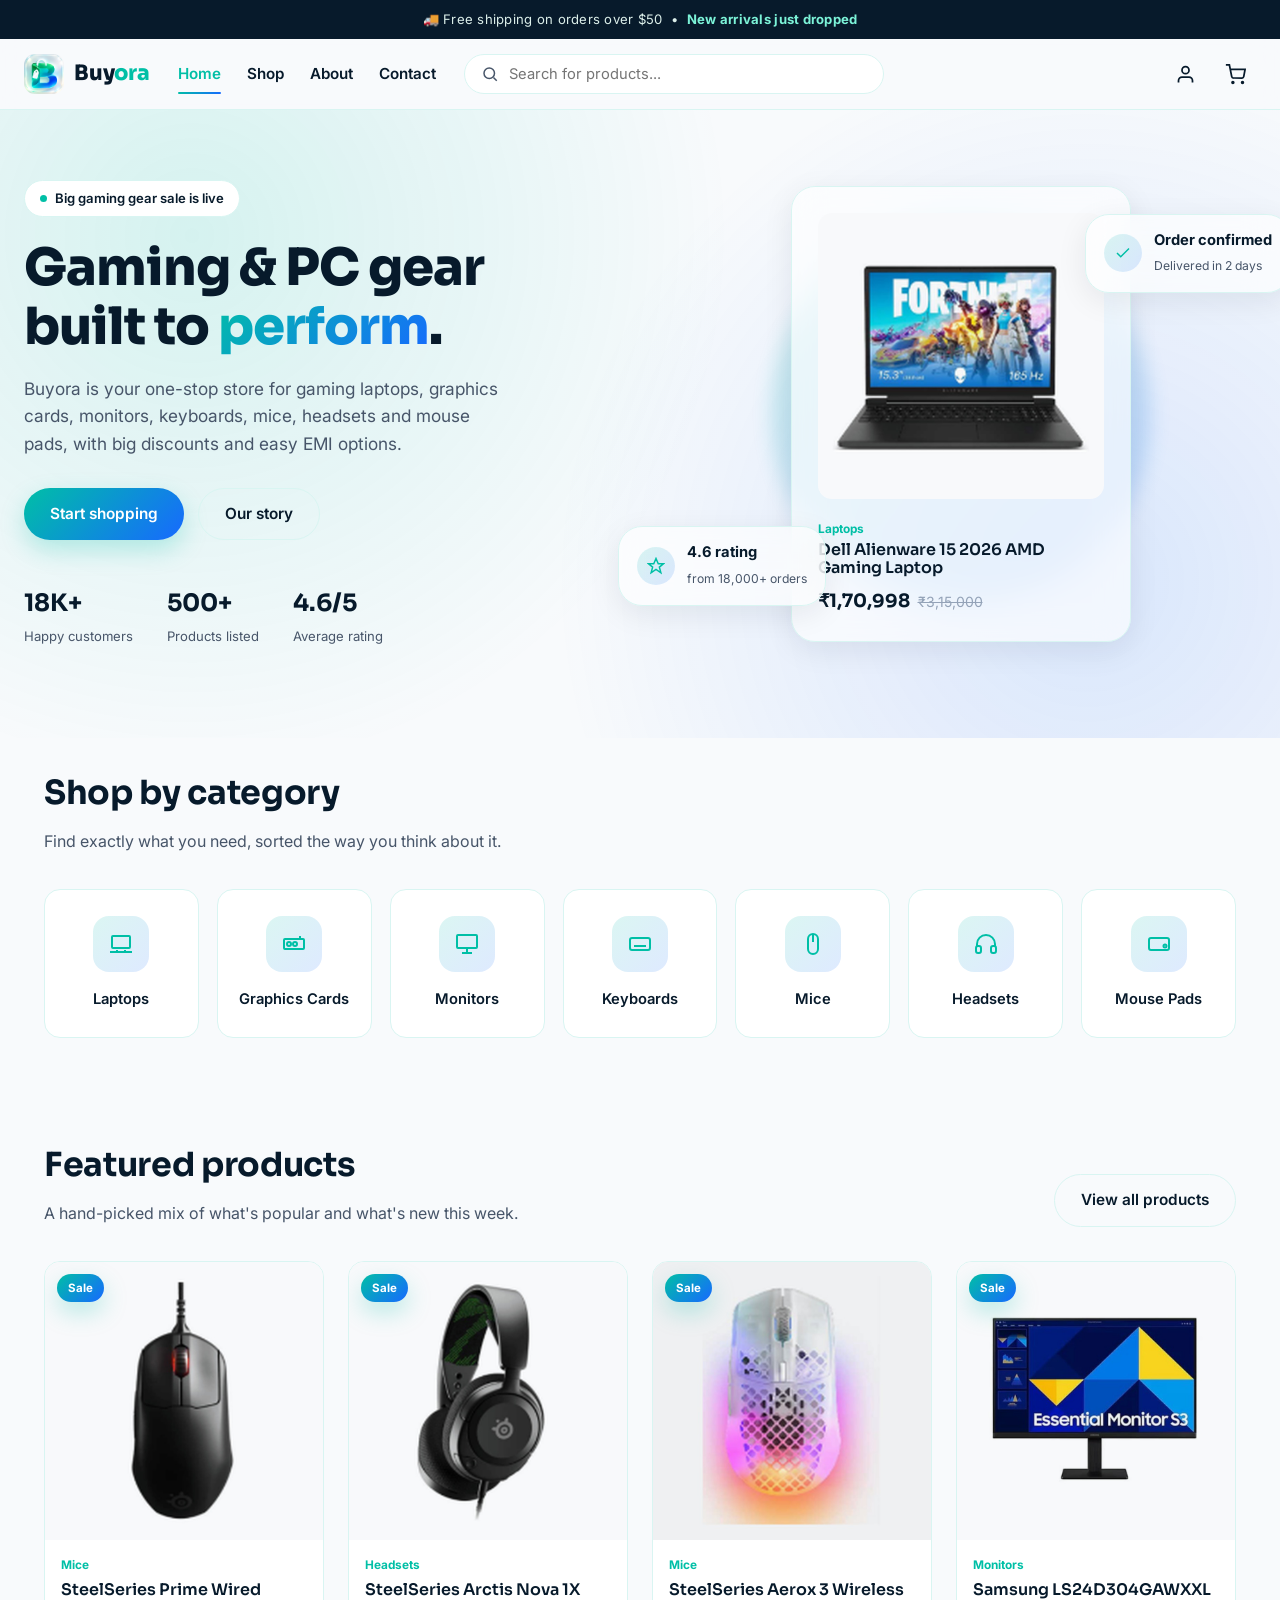
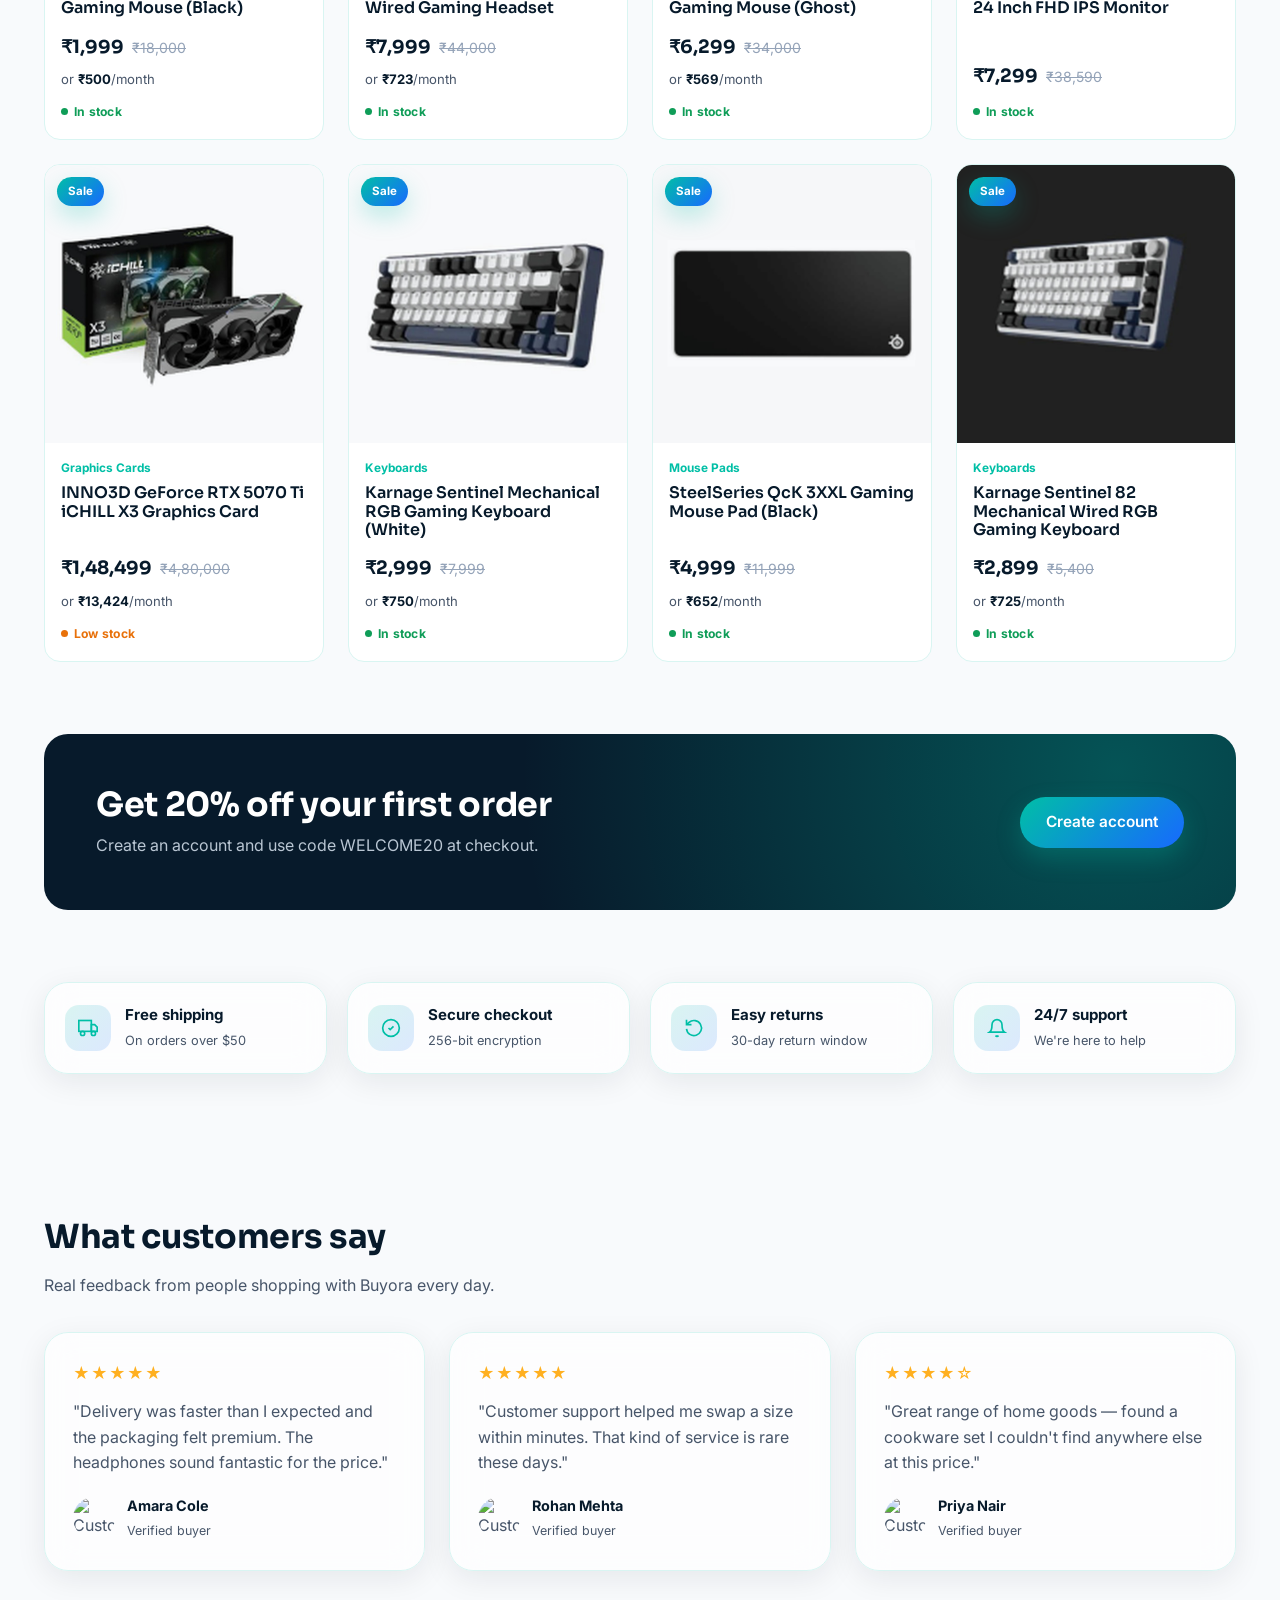
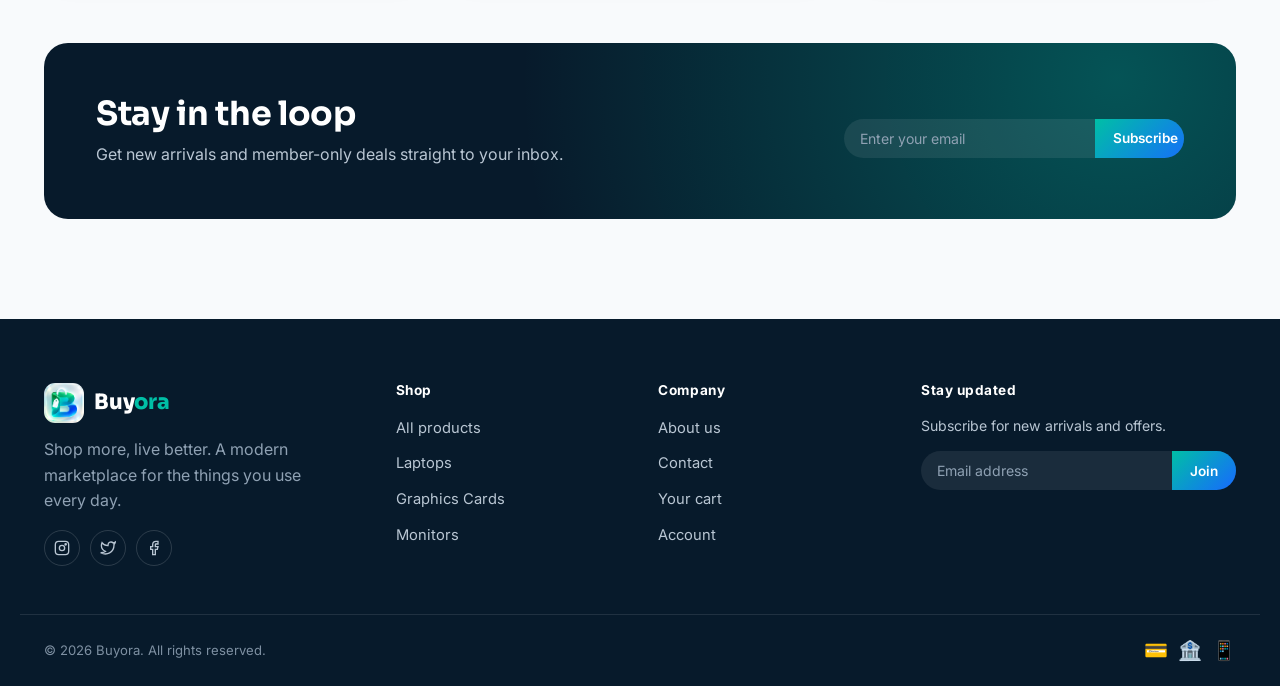
==== frontend/index.html @ e7ed8aff "Add Buyora Flask app with MySQL backend Co-authored-by: Copilot <223556219+Copilot@users.noreply.git" ====
<!DOCTYPE html>
<html lang="en">
<head>
<meta charset="UTF-8">
<meta name="viewport" content="width=device-width, initial-scale=1.0">
<title>Buyora — Computer Products & Parts Store</title>
<meta name="description" content="Buyora is your one-stop store for gaming laptops, graphics cards, monitors, keyboards, mice, headsets and mouse pads at honest prices.">
<link rel="icon" href="assets/favicon.png">
<link rel="stylesheet" href="css/style.css">
<link rel="stylesheet" href="css/mobile-nav.css">
</head>
<body>

<div class="notice-bar">🚚 Free shipping on orders over $50 &nbsp;•&nbsp; <strong>New arrivals just dropped</strong></div>

<!-- ===== Header ===== -->
<header class="site-header">
  <div class="header-inner">
    <a href="index.html" class="brand">
      <img src="assets/icon.png" alt="Buyora logo">
      <span class="brand-word">Buy<span>ora</span></span>
    </a>

    <nav class="main-nav">
      <a href="index.html" class="active">Home</a>
      <a href="shop.html">Shop</a>
      <a href="about.html">About</a>
      <a href="contact.html">Contact</a>
    </nav>

    <form class="header-search" data-search-form>
      <svg width="18" height="18" viewBox="0 0 24 24" fill="none" stroke="currentColor" stroke-width="2"><circle cx="11" cy="11" r="7"/><line x1="21" y1="21" x2="16.65" y2="16.65"/></svg>
      <input type="text" placeholder="Search for products...">
    </form>

    <div class="header-actions">
      <a href="login.html" class="icon-btn" aria-label="Account">
        <svg width="21" height="21" viewBox="0 0 24 24" fill="none" stroke="currentColor" stroke-width="2"><path d="M20 21v-2a4 4 0 0 0-4-4H8a4 4 0 0 0-4 4v2"/><circle cx="12" cy="7" r="4"/></svg>
      </a>
      <a href="cart.html" class="icon-btn" aria-label="Cart">
        <svg width="21" height="21" viewBox="0 0 24 24" fill="none" stroke="currentColor" stroke-width="2"><circle cx="9" cy="21" r="1"/><circle cx="20" cy="21" r="1"/><path d="M1 1h4l2.68 13.39a2 2 0 0 0 2 1.61h9.72a2 2 0 0 0 2-1.61L23 6H6"/></svg>
        <span class="cart-count" data-cart-count>0</span>
      </a>
      <button class="nav-toggle" data-nav-open aria-label="Open menu">
        <svg width="22" height="22" viewBox="0 0 24 24" fill="none" stroke="currentColor" stroke-width="2"><line x1="3" y1="12" x2="21" y2="12"/><line x1="3" y1="6" x2="21" y2="6"/><line x1="3" y1="18" x2="21" y2="18"/></svg>
      </button>
    </div>
  </div>
</header>

<div class="mobile-drawer" data-nav-drawer>
  <div class="mobile-drawer-panel">
    <button class="mobile-drawer-close" data-nav-close aria-label="Close menu">
      <svg width="16" height="16" viewBox="0 0 24 24" fill="none" stroke="currentColor" stroke-width="2"><line x1="18" y1="6" x2="6" y2="18"/><line x1="6" y1="6" x2="18" y2="18"/></svg>
    </button>
    <form class="header-search" data-search-form>
      <svg width="18" height="18" viewBox="0 0 24 24" fill="none" stroke="currentColor" stroke-width="2"><circle cx="11" cy="11" r="7"/><line x1="21" y1="21" x2="16.65" y2="16.65"/></svg>
      <input type="text" placeholder="Search for products...">
    </form>
    <nav>
      <a href="index.html">Home</a>
      <a href="shop.html">Shop</a>
      <a href="about.html">About</a>
      <a href="contact.html">Contact</a>
      <a href="login.html">Account</a>
    </nav>
  </div>
</div>

<!-- ===== Hero ===== -->
<section class="hero">
  <div class="hero-inner">
    <div>
      <span class="hero-eyebrow"><span class="dot"></span> Big gaming gear sale is live</span>
      <h1>Gaming & PC gear<br>built to <span class="grad">perform</span>.</h1>
      <p class="hero-sub">Buyora is your one-stop store for gaming laptops, graphics cards, monitors, keyboards, mice, headsets and mouse pads, with big discounts and easy EMI options.</p>
      <div class="hero-ctas">
        <a href="shop.html" class="btn btn-primary">Start shopping</a>
        <a href="about.html" class="btn btn-outline">Our story</a>
      </div>
      <div class="hero-stats">
        <div class="hero-stat"><b>18K+</b><span>Happy customers</span></div>
        <div class="hero-stat"><b>500+</b><span>Products listed</span></div>
        <div class="hero-stat"><b>4.6/5</b><span>Average rating</span></div>
      </div>
    </div>

    <div class="hero-visual">
      <div class="orb"></div>
      <div class="hero-card-main glass-card">
        <img src="assets/products/p01.jpg" alt="Dell Alienware 15 gaming laptop">
        <span class="product-cat">Laptops</span>
        <h3 class="product-name">Dell Alienware 15 2026 AMD Gaming Laptop</h3>
        <div class="product-price"><span class="price-now">₹1,70,998</span><span class="price-old">₹3,15,000</span></div>
      </div>
      <div class="hero-float-card glass-card hero-float-1">
        <span class="icon-circle"><svg width="18" height="18" viewBox="0 0 24 24" fill="none" stroke="currentColor" stroke-width="2"><path d="M20 6L9 17l-5-5"/></svg></span>
        <div><b>Order confirmed</b><span>Delivered in 2 days</span></div>
      </div>
      <div class="hero-float-card glass-card hero-float-2">
        <span class="icon-circle"><svg width="18" height="18" viewBox="0 0 24 24" fill="none" stroke="currentColor" stroke-width="2"><path d="M12 2l3 7h7l-5.5 4.5L18.5 21 12 16.5 5.5 21l2-7.5L2 9h7z"/></svg></span>
        <div><b>4.6 rating</b><span>from 18,000+ orders</span></div>
      </div>
    </div>
  </div>
</section>

<!-- ===== Categories ===== -->
<section class="section section-tight">
  <div class="container">
    <div class="section-head">
      <div><h2>Shop by category</h2><p>Find exactly what you need, sorted the way you think about it.</p></div>
    </div>
    <div class="category-grid" id="category-grid"></div>
  </div>
</section>

<!-- ===== Featured products ===== -->
<section class="section">
  <div class="container">
    <div class="section-head">
      <div><h2>Featured products</h2><p>A hand-picked mix of what's popular and what's new this week.</p></div>
      <a href="shop.html" class="btn btn-outline">View all products</a>
    </div>
    <div class="product-grid" id="featured-grid"></div>
  </div>
</section>

<!-- ===== Promo banner ===== -->
<section class="container">
  <div class="promo-banner">
    <div>
      <h2>Get 20% off your first order</h2>
      <p>Create an account and use code WELCOME20 at checkout.</p>
    </div>
    <a href="login.html" class="btn btn-primary">Create account</a>
  </div>
</section>

<!-- ===== Trust strip ===== -->
<section class="section">
  <div class="container">
    <div class="trust-strip">
      <div class="trust-item glass-card">
        <span class="icon-circle"><svg width="20" height="20" viewBox="0 0 24 24" fill="none" stroke="currentColor" stroke-width="2"><rect x="1" y="3" width="15" height="13"/><path d="M16 8h4l3 3v5h-7V8z"/><circle cx="5.5" cy="18.5" r="2.5"/><circle cx="18.5" cy="18.5" r="2.5"/></svg></span>
        <div><b>Free shipping</b><span>On orders over $50</span></div>
      </div>
      <div class="trust-item glass-card">
        <span class="icon-circle"><svg width="20" height="20" viewBox="0 0 24 24" fill="none" stroke="currentColor" stroke-width="2"><path d="M9 12l2 2 4-4"/><circle cx="12" cy="12" r="10"/></svg></span>
        <div><b>Secure checkout</b><span>256-bit encryption</span></div>
      </div>
      <div class="trust-item glass-card">
        <span class="icon-circle"><svg width="20" height="20" viewBox="0 0 24 24" fill="none" stroke="currentColor" stroke-width="2"><path d="M3 2v6h6"/><path d="M3 13a9 9 0 1 0 3-7.7L3 8"/></svg></span>
        <div><b>Easy returns</b><span>30-day return window</span></div>
      </div>
      <div class="trust-item glass-card">
        <span class="icon-circle"><svg width="20" height="20" viewBox="0 0 24 24" fill="none" stroke="currentColor" stroke-width="2"><path d="M18 8A6 6 0 0 0 6 8c0 7-3 9-3 9h18s-3-2-3-9"/><path d="M13.73 21a2 2 0 0 1-3.46 0"/></svg></span>
        <div><b>24/7 support</b><span>We're here to help</span></div>
      </div>
    </div>
  </div>
</section>

<!-- ===== Testimonials ===== -->
<section class="section">
  <div class="container">
    <div class="section-head">
      <div><h2>What customers say</h2><p>Real feedback from people shopping with Buyora every day.</p></div>
    </div>
    <div class="testimonial-grid">
      <div class="testimonial-card glass-card">
        <span class="stars">★★★★★</span>
        <p>"Delivery was faster than I expected and the packaging felt premium. The headphones sound fantastic for the price."</p>
        <div class="testimonial-person">
          <img src="https://images.unsplash.com/photo-1494790108377-be9c29b29330?w=100&q=80" alt="Customer">
          <div><b>Amara Cole</b><span>Verified buyer</span></div>
        </div>
      </div>
      <div class="testimonial-card glass-card">
        <span class="stars">★★★★★</span>
        <p>"Customer support helped me swap a size within minutes. That kind of service is rare these days."</p>
        <div class="testimonial-person">
          <img src="https://images.unsplash.com/photo-1500648767791-00dcc994a43e?w=100&q=80" alt="Customer">
          <div><b>Rohan Mehta</b><span>Verified buyer</span></div>
        </div>
      </div>
      <div class="testimonial-card glass-card">
        <span class="stars">★★★★☆</span>
        <p>"Great range of home goods — found a cookware set I couldn't find anywhere else at this price."</p>
        <div class="testimonial-person">
          <img src="https://images.unsplash.com/photo-1544005313-94ddf0286df2?w=100&q=80" alt="Customer">
          <div><b>Priya Nair</b><span>Verified buyer</span></div>
        </div>
      </div>
    </div>
  </div>
</section>

<!-- ===== Newsletter ===== -->
<section class="container">
  <div class="promo-banner">
    <div>
      <h2>Stay in the loop</h2>
      <p>Get new arrivals and member-only deals straight to your inbox.</p>
    </div>
    <form class="newsletter-mini" data-newsletter-form style="max-width:340px;width:100%;">
      <input type="email" placeholder="Enter your email" required>
      <button type="submit">Subscribe</button>
    </form>
  </div>
</section>

<!-- ===== Footer ===== -->
<footer class="site-footer">
  <div class="footer-top">
    <div class="footer-brand">
      <a href="index.html" class="brand"><img src="assets/icon.png" alt="Buyora logo"><span class="brand-word">Buy<span>ora</span></span></a>
      <p>Shop more, live better. A modern marketplace for the things you use every day.</p>
      <div class="footer-social">
        <a href="#" aria-label="Instagram"><svg width="16" height="16" viewBox="0 0 24 24" fill="none" stroke="currentColor" stroke-width="2"><rect x="2" y="2" width="20" height="20" rx="5"/><circle cx="12" cy="12" r="4"/><circle cx="17.5" cy="6.5" r="1"/></svg></a>
        <a href="#" aria-label="Twitter"><svg width="16" height="16" viewBox="0 0 24 24" fill="none" stroke="currentColor" stroke-width="2"><path d="M23 3a10.9 10.9 0 0 1-3.14 1.53 4.48 4.48 0 0 0-7.86 3v1A10.66 10.66 0 0 1 3 4s-4 9 5 13a11.64 11.64 0 0 1-7 2c9 5 20 0 20-11.5a4.5 4.5 0 0 0-.08-.83A7.72 7.72 0 0 0 23 3z"/></svg></a>
        <a href="#" aria-label="Facebook"><svg width="16" height="16" viewBox="0 0 24 24" fill="none" stroke="currentColor" stroke-width="2"><path d="M18 2h-3a5 5 0 0 0-5 5v3H7v4h3v8h4v-8h3l1-4h-4V7a1 1 0 0 1 1-1h3z"/></svg></a>
      </div>
    </div>
    <div class="footer-col">
      <h4>Shop</h4>
      <ul>
        <li><a href="shop.html">All products</a></li>
        <li><a href="shop.html?cat=Laptops">Laptops</a></li>
        <li><a href="shop.html?cat=Graphics Cards">Graphics Cards</a></li>
        <li><a href="shop.html?cat=Monitors">Monitors</a></li>
      </ul>
    </div>
    <div class="footer-col">
      <h4>Company</h4>
      <ul>
        <li><a href="about.html">About us</a></li>
        <li><a href="contact.html">Contact</a></li>
        <li><a href="cart.html">Your cart</a></li>
        <li><a href="login.html">Account</a></li>
      </ul>
    </div>
    <div class="footer-col">
      <h4>Stay updated</h4>
      <p style="font-size:.88rem;">Subscribe for new arrivals and offers.</p>
      <form class="newsletter-mini" data-newsletter-form>
        <input type="email" placeholder="Email address" required>
        <button type="submit">Join</button>
      </form>
    </div>
  </div>
  <div class="footer-bottom">
    <span>© 2026 Buyora. All rights reserved.</span>
    <span class="payment-icons">💳 &nbsp;🏦 &nbsp;📱</span>
  </div>
</footer>

<script src="js/products.js"></script>
<script src="js/config.js"></script>
<script src="js/api.js"></script>
<script src="js/cart.js"></script>
<script src="js/main.js"></script>
<script>
  // Category icons (inline, keyed to CATEGORIES in products.js)
  const CATEGORY_ICONS = {
    laptop: '<svg width="24" height="24" viewBox="0 0 24 24" fill="none" stroke="currentColor" stroke-width="2"><rect x="3" y="4" width="18" height="12" rx="1"/><line x1="1" y1="20" x2="23" y2="20"/><line x1="8" y1="20" x2="8" y2="18"/><line x1="16" y1="20" x2="16" y2="18"/></svg>',
    gpu: '<svg width="24" height="24" viewBox="0 0 24 24" fill="none" stroke="currentColor" stroke-width="2"><rect x="2" y="7" width="20" height="10" rx="1"/><circle cx="7" cy="12" r="2"/><circle cx="13" cy="12" r="2"/><line x1="18" y1="7" x2="18" y2="4"/></svg>',
    monitor: '<svg width="24" height="24" viewBox="0 0 24 24" fill="none" stroke="currentColor" stroke-width="2"><rect x="2" y="3" width="20" height="13" rx="1"/><line x1="12" y1="16" x2="12" y2="20"/><line x1="7" y1="21" x2="17" y2="21"/></svg>',
    keyboard: '<svg width="24" height="24" viewBox="0 0 24 24" fill="none" stroke="currentColor" stroke-width="2"><rect x="2" y="6" width="20" height="12" rx="2"/><line x1="6" y1="10" x2="6" y2="10"/><line x1="10" y1="10" x2="10" y2="10"/><line x1="14" y1="10" x2="14" y2="10"/><line x1="18" y1="10" x2="18" y2="10"/><line x1="6" y1="14" x2="18" y2="14"/></svg>',
    mouse: '<svg width="24" height="24" viewBox="0 0 24 24" fill="none" stroke="currentColor" stroke-width="2"><rect x="7" y="2" width="10" height="20" rx="5"/><line x1="12" y1="2" x2="12" y2="10"/></svg>',
    headset: '<svg width="24" height="24" viewBox="0 0 24 24" fill="none" stroke="currentColor" stroke-width="2"><path d="M3 14v-2a9 9 0 0 1 18 0v2"/><rect x="2" y="14" width="5" height="7" rx="2"/><rect x="17" y="14" width="5" height="7" rx="2"/></svg>',
    mousepad: '<svg width="24" height="24" viewBox="0 0 24 24" fill="none" stroke="currentColor" stroke-width="2"><rect x="2" y="6" width="20" height="12" rx="2"/><circle cx="18" cy="14" r="1.5"/></svg>'
  };
  document.getElementById("category-grid").innerHTML = CATEGORIES.map(c => `
    <a class="category-card" href="shop.html?cat=${encodeURIComponent(c.name)}">
      <div class="category-icon">${CATEGORY_ICONS[c.icon] || ""}</div>
      <span>${c.name}</span>
    </a>`).join("");

  // Featured products = biggest discounts first (8) (live backend data if available, else demo catalog)
  (async () => {
    await tryLoadLiveProducts();
    const pct = p => p.oldPrice ? (p.oldPrice - p.price) / p.oldPrice : 0;
    const featured = [...PRODUCTS].sort((a,b) => pct(b) - pct(a)).slice(0,8);
    renderProductGrid(document.getElementById("featured-grid"), featured);
  })();
</script>
</body>
</html>
---- frontend/css/style.css ----
/* ============================================================
   BUYORA — Core Stylesheet
   Design tokens follow the brand's glass + gradient identity.
   ============================================================ */

@import url('https://fonts.googleapis.com/css2?family=Sora:wght@400;500;600;700;800&family=Inter:wght@400;500;600;700&display=swap');

:root{
  /* Brand palette */
  --bg-main:#F8FAFC;
  --navy:#071A2B;
  --teal:#00BFA6;
  --blue:#1769FF;
  --slate:#475569;
  --glass:rgba(255,255,255,.65);
  --border-cyan:#D9F5F2;

  /* Derived */
  --teal-blue-grad: linear-gradient(135deg, var(--teal) 0%, var(--blue) 100%);
  --teal-blue-grad-soft: linear-gradient(135deg, rgba(0,191,166,.14) 0%, rgba(23,105,255,.14) 100%);
  --shadow-glass: 0 8px 30px rgba(7,26,43,.08);
  --shadow-glass-lg: 0 20px 60px rgba(7,26,43,.12);
  --shadow-teal: 0 10px 24px rgba(0,191,166,.25);
  --radius-s: 10px;
  --radius-m: 16px;
  --radius-l: 24px;
  --radius-full: 999px;

  --font-head: 'Sora', 'Segoe UI', sans-serif;
  --font-body: 'Inter', 'Segoe UI', sans-serif;
}

*,*::before,*::after{ box-sizing:border-box; }
html{ scroll-behavior:smooth; }
body{
  margin:0;
  background:var(--bg-main);
  color:var(--slate);
  font-family:var(--font-body);
  font-size:16px;
  line-height:1.6;
  -webkit-font-smoothing:antialiased;
}
img{ max-width:100%; display:block; }
a{ color:inherit; text-decoration:none; }
ul{ list-style:none; margin:0; padding:0; }
button{ font-family:inherit; cursor:pointer; }
input,select,textarea{ font-family:inherit; font-size:1rem; }

h1,h2,h3,h4{
  font-family:var(--font-head);
  color:var(--navy);
  margin:0 0 .5em;
  line-height:1.15;
  font-weight:700;
}
h1{ font-size:clamp(2.1rem, 4vw, 3.4rem); font-weight:800; letter-spacing:-.02em; }
h2{ font-size:clamp(1.6rem, 2.6vw, 2.3rem); letter-spacing:-.01em; }
h3{ font-size:1.25rem; }
p{ margin:0 0 1em; }

:focus-visible{
  outline:2px solid var(--blue);
  outline-offset:2px;
  border-radius:4px;
}

.container{
  width:100%;
  max-width:1240px;
  margin:0 auto;
  padding:0 24px;
}

/* ---------- Buttons ---------- */
.btn{
  display:inline-flex;
  align-items:center;
  justify-content:center;
  gap:8px;
  padding:13px 26px;
  border-radius:var(--radius-full);
  border:none;
  font-weight:600;
  font-size:.96rem;
  transition:transform .18s ease, box-shadow .18s ease, background .18s ease;
  white-space:nowrap;
}
.btn-primary{
  background:var(--teal-blue-grad);
  color:#fff;
  box-shadow:var(--shadow-teal);
}
.btn-primary:hover{ transform:translateY(-2px); box-shadow:0 14px 30px rgba(0,191,166,.32); }
.btn-outline{
  background:transparent;
  color:var(--navy);
  border:1.5px solid var(--border-cyan);
}
.btn-outline:hover{ border-color:var(--teal); color:var(--teal); }
.btn-dark{
  background:var(--navy);
  color:#fff;
}
.btn-dark:hover{ background:#0d2740; }
.btn-block{ width:100%; }
.btn-sm{ padding:9px 18px; font-size:.86rem; }
.btn[disabled]{ opacity:.5; cursor:not-allowed; transform:none !important; }

/* ---------- Top notice bar ---------- */
.notice-bar{
  background:var(--navy);
  color:#DCEFEA;
  text-align:center;
  font-size:.82rem;
  padding:9px 16px;
  letter-spacing:.02em;
}
.notice-bar strong{ color:#7CF3D8; }

/* ---------- Header ---------- */
.site-header{
  position:sticky;
  top:0;
  z-index:100;
  background:rgba(248,250,252,.85);
  backdrop-filter:blur(14px);
  -webkit-backdrop-filter:blur(14px);
  border-bottom:1px solid var(--border-cyan);
}
.header-inner{
  display:flex;
  align-items:center;
  gap:28px;
  padding:14px 24px;
}
.brand{
  display:flex;
  align-items:center;
  gap:10px;
  flex-shrink:0;
}
.brand img{ width:40px; height:40px; border-radius:11px; }
.brand-word{
  font-family:var(--font-head);
  font-weight:800;
  font-size:1.32rem;
  color:var(--navy);
  letter-spacing:-.01em;
}
.brand-word span{ color:var(--teal); }

.main-nav{ display:flex; align-items:center; gap:26px; }
.main-nav a{
  font-size:.95rem;
  font-weight:600;
  color:var(--navy);
  position:relative;
  padding:6px 0;
}
.main-nav a.active,
.main-nav a:hover{ color:var(--teal); }
.main-nav a.active::after{
  content:"";
  position:absolute;
  left:0; right:0; bottom:-2px;
  height:2px;
  background:var(--teal-blue-grad);
  border-radius:2px;
}

.header-search{
  flex:1;
  max-width:420px;
  display:flex;
  align-items:center;
  gap:8px;
  background:#fff;
  border:1.5px solid var(--border-cyan);
  border-radius:var(--radius-full);
  padding:9px 16px;
  transition:border-color .15s ease;
}
.header-search:focus-within{ border-color:var(--teal); }
.header-search input{
  border:none;
  outline:none;
  width:100%;
  background:transparent;
  color:var(--navy);
  font-size:.92rem;
}
.header-search svg{ flex-shrink:0; color:var(--slate); }

.header-actions{ display:flex; align-items:center; gap:8px; margin-left:auto; }
.icon-btn{
  position:relative;
  width:42px; height:42px;
  display:flex; align-items:center; justify-content:center;
  border-radius:50%;
  color:var(--navy);
  background:transparent;
  border:none;
  transition:background .15s ease;
}
.icon-btn:hover{ background:var(--teal-blue-grad-soft); }
.cart-count{
  position:absolute;
  top:2px; right:2px;
  background:var(--teal-blue-grad);
  color:#fff;
  font-size:.64rem;
  font-weight:700;
  min-width:17px; height:17px;
  border-radius:50%;
  display:flex; align-items:center; justify-content:center;
  padding:0 3px;
  box-shadow:0 0 0 2px var(--bg-main);
}
.nav-toggle{ display:none; }

/* ---------- Footer ---------- */
.site-footer{
  background:var(--navy);
  color:#B9C6D3;
  margin-top:100px;
}
.footer-top{
  display:grid;
  grid-template-columns:1.4fr 1fr 1fr 1.2fr;
  gap:40px;
  padding:64px 24px 48px;
  max-width:1240px;
  margin:0 auto;
}
.footer-brand .brand-word{ color:#fff; }
.footer-brand p{ color:#8FA1B3; max-width:280px; margin-top:14px; }
.footer-col h4{
  color:#fff;
  font-size:.85rem;
  letter-spacing:.04em;
  margin-bottom:16px;
  font-family:var(--font-body);
  font-weight:700;
}
.footer-col ul li{ margin-bottom:10px; }
.footer-col a{ color:#B9C6D3; font-size:.92rem; }
.footer-col a:hover{ color:var(--teal); }
.footer-social{ display:flex; gap:10px; margin-top:16px; }
.footer-social a{
  width:36px; height:36px;
  border:1px solid rgba(255,255,255,.15);
  border-radius:50%;
  display:flex; align-items:center; justify-content:center;
}
.footer-social a:hover{ border-color:var(--teal); }
.newsletter-mini{ display:flex; margin-top:14px; border-radius:var(--radius-full); overflow:hidden; background:rgba(255,255,255,.08); }
.newsletter-mini input{ flex:1; background:transparent; border:none; padding:11px 16px; color:#fff; outline:none; font-size:.88rem; }
.newsletter-mini input::placeholder{ color:#8FA1B3; }
.newsletter-mini button{ border:none; padding:0 18px; background:var(--teal-blue-grad); color:#fff; font-weight:600; font-size:.85rem; }
.footer-bottom{
  border-top:1px solid rgba(255,255,255,.1);
  padding:20px 24px;
  display:flex; justify-content:space-between; align-items:center; flex-wrap:wrap; gap:10px;
  max-width:1240px; margin:0 auto;
  font-size:.82rem;
  color:#7E90A2;
}
.footer-bottom a{ color:#7E90A2; }
.payment-icons{ display:flex; gap:8px; font-size:1.2rem; }

/* ---------- Glass card ---------- */
.glass-card{
  background:var(--glass);
  backdrop-filter:blur(16px);
  -webkit-backdrop-filter:blur(16px);
  border:1px solid var(--border-cyan);
  border-radius:var(--radius-l);
  box-shadow:var(--shadow-glass);
}

/* ---------- Badges / chips ---------- */
.chip{
  display:inline-flex;
  align-items:center;
  gap:6px;
  font-size:.78rem;
  font-weight:600;
  padding:5px 12px;
  border-radius:var(--radius-full);
  background:var(--teal-blue-grad-soft);
  color:var(--navy);
}
.badge-sale{
  position:absolute; top:12px; left:12px;
  background:var(--teal-blue-grad);
  color:#fff;
  font-size:.72rem;
  font-weight:700;
  padding:5px 11px;
  border-radius:var(--radius-full);
  box-shadow:var(--shadow-teal);
  z-index:2;
}
.badge-new{
  position:absolute; top:12px; left:12px;
  background:var(--navy);
  color:#fff;
  font-size:.72rem;
  font-weight:700;
  padding:5px 11px;
  border-radius:var(--radius-full);
  z-index:2;
}

/* ---------- Breadcrumb ---------- */
.breadcrumb{
  font-size:.86rem;
  color:var(--slate);
  padding:20px 0 6px;
}
.breadcrumb a:hover{ color:var(--teal); }
.breadcrumb .sep{ margin:0 6px; color:#B9CBC7; }
.breadcrumb .current{ color:var(--navy); font-weight:600; }

/* ---------- Section spacing ---------- */
.section{ padding:72px 0; }
.section-head{
  display:flex;
  align-items:flex-end;
  justify-content:space-between;
  gap:20px;
  margin-bottom:34px;
  flex-wrap:wrap;
}
.section-head p{ color:var(--slate); max-width:520px; margin:8px 0 0; }
.section-tight{ padding:36px 0; }

/* ---------- Product grid & card ---------- */
.product-grid{
  display:grid;
  grid-template-columns:repeat(4, 1fr);
  gap:24px;
}
.product-card{
  position:relative;
  background:#fff;
  border:1px solid var(--border-cyan);
  border-radius:var(--radius-m);
  overflow:hidden;
  transition:transform .22s ease, box-shadow .22s ease;
  display:flex;
  flex-direction:column;
}
.product-card:hover{
  transform:translateY(-5px);
  box-shadow:var(--shadow-glass-lg);
}
.product-media{
  position:relative;
  aspect-ratio:1/1;
  background:linear-gradient(135deg,#EAFBF7,#EAF1FF);
  display:flex;
  align-items:center;
  justify-content:center;
  overflow:hidden;
}
.product-media img{ width:100%; height:100%; object-fit:cover; transition:transform .35s ease; }
.product-card:hover .product-media img{ transform:scale(1.06); }
.quick-add{
  position:absolute;
  bottom:10px; left:10px; right:10px;
  opacity:0; transform:translateY(8px);
  transition:opacity .2s ease, transform .2s ease;
}
.product-card:hover .quick-add{ opacity:1; transform:translateY(0); }
.product-body{ padding:16px 16px 18px; display:flex; flex-direction:column; gap:6px; flex:1; }
.product-cat{ font-size:.74rem; color:var(--teal); font-weight:700; }
.product-name{ font-family:var(--font-head); font-weight:600; font-size:1rem; color:var(--navy); }
.product-name a:hover{ color:var(--teal); }
.product-rating{ display:flex; align-items:center; gap:5px; font-size:.8rem; color:var(--slate); }
.stars{ color:#FFB020; letter-spacing:1px; }
.product-price{ margin-top:auto; display:flex; align-items:baseline; gap:8px; }
.price-now{ font-family:var(--font-head); font-weight:700; font-size:1.15rem; color:var(--navy); }
.price-old{ text-decoration:line-through; color:#94A3B8; font-size:.88rem; }

/* ---------- Category card ---------- */
.category-grid{ display:grid; grid-template-columns:repeat(auto-fit,minmax(150px,1fr)); gap:18px; }
.category-card{
  padding:26px 18px;
  text-align:center;
  border-radius:var(--radius-m);
  background:#fff;
  border:1px solid var(--border-cyan);
  transition:transform .2s ease, box-shadow .2s ease, border-color .2s ease;
}
.category-card:hover{ transform:translateY(-4px); box-shadow:var(--shadow-glass); border-color:var(--teal); }
.category-icon{
  width:56px; height:56px;
  margin:0 auto 14px;
  border-radius:16px;
  background:var(--teal-blue-grad-soft);
  display:flex; align-items:center; justify-content:center;
  color:var(--teal);
}
.category-card span{ font-weight:600; color:var(--navy); font-size:.92rem; }

/* ---------- Hero ---------- */
.hero{
  position:relative;
  overflow:hidden;
  padding:70px 24px 90px;
  background:
    radial-gradient(circle at 15% 20%, rgba(0,191,166,.14), transparent 45%),
    radial-gradient(circle at 85% 75%, rgba(23,105,255,.14), transparent 45%),
    var(--bg-main);
}
.hero-inner{
  max-width:1240px;
  margin:0 auto;
  display:grid;
  grid-template-columns:1fr 1fr;
  gap:50px;
  align-items:center;
}
.hero-eyebrow{
  display:inline-flex;
  align-items:center;
  gap:8px;
  background:#fff;
  border:1px solid var(--border-cyan);
  padding:7px 15px;
  border-radius:var(--radius-full);
  font-size:.82rem;
  font-weight:600;
  color:var(--navy);
  margin-bottom:22px;
}
.hero-eyebrow .dot{ width:7px; height:7px; border-radius:50%; background:var(--teal); }
.hero h1{ margin-bottom:18px; }
.hero h1 .grad{
  background:var(--teal-blue-grad);
  -webkit-background-clip:text;
  background-clip:text;
  color:transparent;
}
.hero-sub{ font-size:1.08rem; max-width:480px; margin-bottom:30px; }
.hero-ctas{ display:flex; gap:14px; flex-wrap:wrap; }
.hero-stats{ display:flex; gap:34px; margin-top:44px; }
.hero-stat b{ display:block; font-family:var(--font-head); font-size:1.5rem; color:var(--navy); }
.hero-stat span{ font-size:.82rem; color:var(--slate); }

.hero-visual{ position:relative; display:flex; align-items:center; justify-content:center; }
.hero-visual .orb{
  position:absolute;
  width:380px; height:380px;
  border-radius:50%;
  background:var(--teal-blue-grad);
  opacity:.18;
  filter:blur(10px);
}
.hero-card-main{
  position:relative;
  width:340px;
  padding:26px;
  z-index:2;
}
.hero-card-main img{ border-radius:14px; margin-bottom:16px; }
.hero-float-card{
  position:absolute;
  padding:14px 18px;
  display:flex; align-items:center; gap:12px;
  z-index:3;
}
.hero-float-1{ top:6%; right:-6%; }
.hero-float-2{ bottom:8%; left:-8%; }
.hero-float-card .icon-circle{
  width:38px; height:38px; border-radius:50%;
  background:var(--teal-blue-grad-soft);
  display:flex; align-items:center; justify-content:center;
  color:var(--teal);
  flex-shrink:0;
}
.hero-float-card b{ display:block; color:var(--navy); font-size:.92rem; }
.hero-float-card span{ font-size:.76rem; color:var(--slate); }

/* ---------- Promo banner ---------- */
.promo-banner{
  border-radius:var(--radius-l);
  background:var(--navy);
  color:#fff;
  padding:52px;
  display:flex;
  align-items:center;
  justify-content:space-between;
  gap:30px;
  flex-wrap:wrap;
  position:relative;
  overflow:hidden;
}
.promo-banner::before{
  content:"";
  position:absolute; inset:0;
  background:radial-gradient(circle at 90% 20%, rgba(0,191,166,.35), transparent 55%);
}
.promo-banner > *{ position:relative; z-index:1; }
.promo-banner h2{ color:#fff; margin-bottom:8px; }
.promo-banner p{ color:#B9C6D3; margin:0; }

/* ---------- Testimonials ---------- */
.testimonial-grid{ display:grid; grid-template-columns:repeat(3,1fr); gap:24px; }
.testimonial-card{ padding:28px; }
.testimonial-card .stars{ margin-bottom:12px; display:block; }
.testimonial-person{ display:flex; align-items:center; gap:12px; margin-top:18px; }
.testimonial-person img{ width:42px; height:42px; border-radius:50%; object-fit:cover; }
.testimonial-person b{ display:block; color:var(--navy); font-size:.9rem; }
.testimonial-person span{ font-size:.78rem; color:var(--slate); }

/* ---------- Trust strip ---------- */
.trust-strip{ display:grid; grid-template-columns:repeat(4,1fr); gap:20px; }
.trust-item{ display:flex; align-items:center; gap:14px; padding:20px; }
.trust-item .icon-circle{
  width:46px; height:46px; border-radius:14px;
  background:var(--teal-blue-grad-soft);
  display:flex; align-items:center; justify-content:center;
  color:var(--teal); flex-shrink:0;
}
.trust-item b{ display:block; color:var(--navy); font-size:.94rem; }
.trust-item span{ font-size:.8rem; color:var(--slate); }

/* ---------- Shop layout ---------- */
.shop-layout{ display:grid; grid-template-columns:260px 1fr; gap:32px; align-items:start; }
.filter-panel{ padding:24px; position:sticky; top:96px; }
.filter-group{ margin-bottom:26px; }
.filter-group:last-child{ margin-bottom:0; }
.filter-group h4{ font-size:.88rem; color:var(--navy); margin-bottom:12px; font-family:var(--font-body); font-weight:700; }
.filter-option{ display:flex; align-items:center; gap:9px; margin-bottom:10px; font-size:.9rem; color:var(--slate); cursor:pointer; }
.filter-option input{ accent-color:var(--teal); width:16px; height:16px; }
.price-range{ width:100%; accent-color:var(--teal); }
.range-values{ display:flex; justify-content:space-between; font-size:.8rem; color:var(--slate); margin-top:6px; }

.shop-toolbar{
  display:flex; align-items:center; justify-content:space-between;
  margin-bottom:22px; flex-wrap:wrap; gap:12px;
}
.result-count{ font-size:.9rem; color:var(--slate); }
.sort-select{
  padding:9px 14px;
  border-radius:var(--radius-s);
  border:1.5px solid var(--border-cyan);
  background:#fff;
  color:var(--navy);
  font-weight:600;
  font-size:.88rem;
}

/* ---------- Product detail ---------- */
.product-detail{ display:grid; grid-template-columns:1fr 1fr; gap:56px; }
.pd-gallery-main{
  aspect-ratio:1/1;
  border-radius:var(--radius-l);
  overflow:hidden;
  background:linear-gradient(135deg,#EAFBF7,#EAF1FF);
  margin-bottom:14px;
}
.pd-gallery-main img{ width:100%; height:100%; object-fit:cover; }
.pd-thumbs{ display:flex; gap:12px; }
.pd-thumbs button{
  width:74px; height:74px;
  border-radius:12px;
  overflow:hidden;
  border:2px solid transparent;
  padding:0;
  background:#fff;
}
.pd-thumbs button.active{ border-color:var(--teal); }
.pd-thumbs img{ width:100%; height:100%; object-fit:cover; }

.pd-cat{ color:var(--teal); font-weight:700; font-size:.82rem; margin-bottom:6px; display:block; }
.pd-title{ margin-bottom:10px; }
.pd-meta{ display:flex; align-items:center; gap:14px; margin-bottom:18px; font-size:.9rem; }
.pd-meta .stock{ color:var(--teal); font-weight:600; }
.pd-price-row{ display:flex; align-items:baseline; gap:12px; margin-bottom:20px; }
.pd-price-row .price-now{ font-size:1.9rem; }
.pd-desc{ margin-bottom:24px; }
.pd-options{ margin-bottom:24px; }
.option-row{ margin-bottom:16px; }
.option-row label{ display:block; font-size:.86rem; font-weight:700; color:var(--navy); margin-bottom:9px; }
.swatches{ display:flex; gap:10px; }
.swatch{
  width:34px; height:34px; border-radius:50%;
  border:2px solid #fff;
  outline:1.5px solid var(--border-cyan);
  cursor:pointer;
}
.swatch.active{ outline:2px solid var(--teal); outline-offset:2px; }
.size-pill{
  padding:8px 16px; border-radius:var(--radius-s);
  border:1.5px solid var(--border-cyan);
  background:#fff; font-weight:600; font-size:.86rem; color:var(--navy);
}
.size-pill.active{ border-color:var(--teal); background:var(--teal-blue-grad-soft); color:var(--teal); }
.size-pill-row{ display:flex; gap:10px; flex-wrap:wrap; }

.qty-stepper{
  display:inline-flex; align-items:center;
  border:1.5px solid var(--border-cyan);
  border-radius:var(--radius-full);
  overflow:hidden;
}
.qty-stepper button{
  width:38px; height:42px;
  border:none; background:#fff; color:var(--navy);
  font-size:1.1rem; font-weight:700;
}
.qty-stepper button:hover{ background:var(--teal-blue-grad-soft); }
.qty-stepper input{
  width:44px; text-align:center; border:none; outline:none;
  height:42px; color:var(--navy); font-weight:700;
}
.pd-actions{ display:flex; gap:14px; margin-bottom:26px; }
.pd-actions .btn-primary{ flex:1; }
.pd-features{ display:flex; flex-direction:column; gap:10px; padding-top:20px; border-top:1px solid var(--border-cyan); }
.pd-feature{ display:flex; align-items:center; gap:10px; font-size:.88rem; color:var(--slate); }
.pd-feature svg{ color:var(--teal); flex-shrink:0; }

.pd-tabs{ margin-top:70px; }
.tab-headers{ display:flex; gap:8px; border-bottom:1px solid var(--border-cyan); margin-bottom:26px; }
.tab-headers button{
  background:none; border:none; padding:14px 22px;
  font-weight:700; color:var(--slate); font-size:.94rem;
  border-bottom:2px solid transparent; margin-bottom:-1px;
}
.tab-headers button.active{ color:var(--navy); border-color:var(--teal); }
.tab-panel{ display:none; }
.tab-panel.active{ display:block; }

.review-item{ padding:22px 0; border-bottom:1px solid var(--border-cyan); }
.review-head{ display:flex; align-items:center; justify-content:between; gap:12px; margin-bottom:8px; }
.review-head b{ color:var(--navy); }
.review-date{ font-size:.78rem; color:#94A3B8; margin-left:auto; }

/* ---------- Cart page ---------- */
.cart-layout{ display:grid; grid-template-columns:1.6fr 1fr; gap:32px; align-items:start; }
.cart-table{ width:100%; border-collapse:collapse; }
.cart-table th{ text-align:left; font-size:.78rem; text-transform:uppercase; letter-spacing:.04em; color:var(--slate); padding-bottom:14px; border-bottom:1px solid var(--border-cyan); }
.cart-table td{ padding:20px 0; border-bottom:1px solid var(--border-cyan); vertical-align:middle; }
.cart-item-info{ display:flex; align-items:center; gap:16px; }
.cart-item-info img{ width:76px; height:76px; border-radius:12px; object-fit:cover; background:#EAF1FF; }
.cart-item-info b{ color:var(--navy); font-size:.94rem; display:block; margin-bottom:4px; }
.cart-item-info span{ font-size:.8rem; color:var(--slate); }
.remove-link{ font-size:.82rem; color:#EF4444; font-weight:600; margin-top:6px; display:inline-block; }
.summary-row{ display:flex; justify-content:space-between; padding:10px 0; font-size:.94rem; color:var(--slate); }
.summary-row.total{ border-top:1px solid var(--border-cyan); margin-top:8px; padding-top:16px; font-weight:700; color:var(--navy); font-size:1.1rem; }
.coupon-row{ display:flex; gap:10px; margin:18px 0; }
.coupon-row input{ flex:1; padding:11px 14px; border-radius:var(--radius-s); border:1.5px solid var(--border-cyan); }
.empty-state{ text-align:center; padding:80px 20px; }
.empty-state .icon-circle{ width:80px; height:80px; border-radius:50%; background:var(--teal-blue-grad-soft); display:flex; align-items:center; justify-content:center; color:var(--teal); margin:0 auto 22px; }

/* ---------- Forms (checkout, auth, contact) ---------- */
.form-grid{ display:grid; grid-template-columns:1fr 1fr; gap:16px; }
.form-field{ margin-bottom:16px; }
.form-field.full{ grid-column:1/-1; }
.form-field label{ display:block; font-size:.85rem; font-weight:700; color:var(--navy); margin-bottom:7px; }
.form-field input,.form-field select,.form-field textarea{
  width:100%; padding:12px 14px;
  border-radius:var(--radius-s);
  border:1.5px solid var(--border-cyan);
  background:#fff; color:var(--navy);
  outline:none; transition:border-color .15s ease;
}
.form-field input:focus,.form-field select:focus,.form-field textarea:focus{ border-color:var(--teal); }
.form-field textarea{ resize:vertical; min-height:120px; }
.checkout-layout{ display:grid; grid-template-columns:1.5fr 1fr; gap:40px; align-items:start; }
.checkout-steps{ display:flex; gap:0; margin-bottom:40px; }
.checkout-step{ flex:1; text-align:center; position:relative; }
.checkout-step .num{
  width:34px; height:34px; border-radius:50%;
  background:#fff; border:1.5px solid var(--border-cyan);
  display:flex; align-items:center; justify-content:center;
  margin:0 auto 8px; font-weight:700; color:var(--slate); font-size:.9rem;
}
.checkout-step.active .num,.checkout-step.done .num{ background:var(--teal-blue-grad); color:#fff; border:none; }
.checkout-step span{ font-size:.82rem; color:var(--slate); font-weight:600; }
.checkout-step.active span{ color:var(--navy); }
.checkout-step::after{
  content:""; position:absolute; top:17px; left:50%; width:100%; height:2px;
  background:var(--border-cyan); z-index:-1;
}
.checkout-step:last-child::after{ display:none; }
.payment-methods{ display:flex; flex-direction:column; gap:12px; }
.payment-method{
  display:flex; align-items:center; gap:12px;
  border:1.5px solid var(--border-cyan); border-radius:var(--radius-s);
  padding:14px 16px; cursor:pointer;
}
.payment-method.active{ border-color:var(--teal); background:var(--teal-blue-grad-soft); }
.payment-method input{ accent-color:var(--teal); width:17px; height:17px; }
.order-summary-item{ display:flex; gap:12px; align-items:center; padding:12px 0; border-bottom:1px solid var(--border-cyan); }
.order-summary-item img{ width:52px; height:52px; border-radius:9px; object-fit:cover; background:#EAF1FF; }
.order-summary-item .qty-badge{ font-size:.72rem; color:var(--slate); }

/* ---------- Auth pages ---------- */
.auth-wrap{ max-width:440px; margin:70px auto; padding:40px; }
.auth-wrap h1{ font-size:1.7rem; text-align:center; }
.auth-wrap > p.sub{ text-align:center; margin-bottom:28px; }
.auth-divider{ display:flex; align-items:center; gap:12px; margin:22px 0; color:#94A3B8; font-size:.82rem; }
.auth-divider::before,.auth-divider::after{ content:""; flex:1; height:1px; background:var(--border-cyan); }
.social-auth{ display:flex; gap:12px; }
.social-auth button{ flex:1; padding:11px; border-radius:var(--radius-s); border:1.5px solid var(--border-cyan); background:#fff; font-weight:600; font-size:.86rem; color:var(--navy); display:flex; align-items:center; justify-content:center; gap:8px; }
.auth-foot{ text-align:center; margin-top:20px; font-size:.9rem; }
.auth-foot a{ color:var(--teal); font-weight:700; }
.remember-row{ display:flex; justify-content:space-between; align-items:center; font-size:.86rem; margin-bottom:18px; }
.remember-row a{ color:var(--teal); font-weight:600; }

/* ---------- About / Contact ---------- */
.page-hero{ padding:56px 0 30px; text-align:center; }
.page-hero p{ max-width:560px; margin:0 auto; }
.value-grid{ display:grid; grid-template-columns:repeat(3,1fr); gap:24px; }
.value-card{ padding:30px; text-align:left; }
.contact-layout{ display:grid; grid-template-columns:1fr 1fr; gap:48px; }
.contact-info-item{ display:flex; gap:14px; margin-bottom:22px; }
.map-frame{ border-radius:var(--radius-m); overflow:hidden; height:230px; background:linear-gradient(135deg,#EAFBF7,#EAF1FF); display:flex; align-items:center; justify-content:center; color:var(--teal); margin-top:24px; }

/* ---------- Toast ---------- */
.toast{
  position:fixed; bottom:26px; right:26px;
  background:var(--navy); color:#fff;
  padding:15px 22px; border-radius:var(--radius-m);
  display:flex; align-items:center; gap:12px;
  box-shadow:var(--shadow-glass-lg);
  transform:translateY(120%);
  opacity:0;
  transition:transform .3s ease, opacity .3s ease;
  z-index:1000;
  max-width:320px;
}
.toast.show{ transform:translateY(0); opacity:1; }
.toast .icon-circle{ width:32px;height:32px;border-radius:50%;background:rgba(0,191,166,.25);color:#7CF3D8;display:flex;align-items:center;justify-content:center;flex-shrink:0; }

/* ---------- Pagination ---------- */
.pagination{ display:flex; justify-content:center; gap:8px; margin-top:44px; }
.pagination button{
  width:38px; height:38px; border-radius:50%;
  border:1.5px solid var(--border-cyan); background:#fff;
  font-weight:600; color:var(--navy);
}
.pagination button.active{ background:var(--teal-blue-grad); color:#fff; border:none; }

/* ---------- Responsive ---------- */
@media (max-width:1080px){
  .product-grid{ grid-template-columns:repeat(3,1fr); }
  .category-grid{ grid-template-columns:repeat(auto-fit,minmax(150px,1fr)); }
  .footer-top{ grid-template-columns:1fr 1fr; }
  .header-search{ display:none; }
}
@media (max-width:860px){
  .hero-inner{ grid-template-columns:1fr; }
  .hero-visual{ order:-1; margin-bottom:20px; }
  .product-detail{ grid-template-columns:1fr; }
  .shop-layout{ grid-template-columns:1fr; }
  .filter-panel{ position:static; }
  .cart-layout,.checkout-layout,.contact-layout{ grid-template-columns:1fr; }
  .trust-strip{ grid-template-columns:1fr 1fr; }
  .testimonial-grid,.value-grid{ grid-template-columns:1fr; }
}
@media (max-width:640px){
  .main-nav{ display:none; }
  .nav-toggle{ display:flex; }
  .product-grid{ grid-template-columns:repeat(2,1fr); }
  .category-grid{ grid-template-columns:repeat(2,1fr); }
  .footer-top{ grid-template-columns:1fr; padding:48px 24px; }
  .form-grid{ grid-template-columns:1fr; }
  .promo-banner{ flex-direction:column; text-align:center; }
  .hero-stats{ justify-content:space-between; }
}

/* ---------- EMI + stock lines ---------- */
.product-emi{ font-size:.82rem; color:var(--slate); margin-top:2px; }
.product-emi b{ color:var(--navy); }
.stock-line{ display:flex; align-items:center; gap:6px; font-size:.76rem; font-weight:700; margin-top:6px; letter-spacing:.02em; }
.stock-line .dot{ width:7px; height:7px; border-radius:50%; background:currentColor; }
.stock-line.ok{ color:#0F9D58; }
.stock-line.low{ color:#E8710A; }
.stock-line.out{ color:#DC2626; }
.pd-emi{ font-size:.92rem; margin:-8px 0 18px; }
.pd-emi b{ color:var(--navy); }
---- frontend/css/mobile-nav.css ----
/* Mobile nav drawer — separate file so header logic stays modular */
.mobile-drawer{
  position:fixed; inset:0;
  background:rgba(7,26,43,.45);
  z-index:200;
  opacity:0; pointer-events:none;
  transition:opacity .25s ease;
}
.mobile-drawer.open{ opacity:1; pointer-events:auto; }
.mobile-drawer-panel{
  position:absolute; top:0; right:0;
  width:80%; max-width:320px; height:100%;
  background:#fff;
  padding:26px 24px;
  transform:translateX(100%);
  transition:transform .3s ease;
  display:flex; flex-direction:column; gap:22px;
}
.mobile-drawer.open .mobile-drawer-panel{ transform:translateX(0); }
.mobile-drawer-close{
  align-self:flex-end;
  width:36px; height:36px;
  border-radius:50%;
  border:1px solid var(--border-cyan);
  background:#fff;
  display:flex; align-items:center; justify-content:center;
}
.mobile-drawer nav{ display:flex; flex-direction:column; gap:4px; }
.mobile-drawer nav a{
  padding:13px 4px;
  font-weight:600;
  color:var(--navy);
  border-bottom:1px solid var(--border-cyan);
}
.mobile-drawer .header-search{ display:flex; }

.nav-toggle{
  width:42px; height:42px;
  align-items:center; justify-content:center;
  border-radius:50%;
  border:none; background:transparent; color:var(--navy);
}
.nav-toggle:hover{ background:var(--teal-blue-grad-soft); }
@media (max-width:640px){
  .nav-toggle{ display:flex; }
}
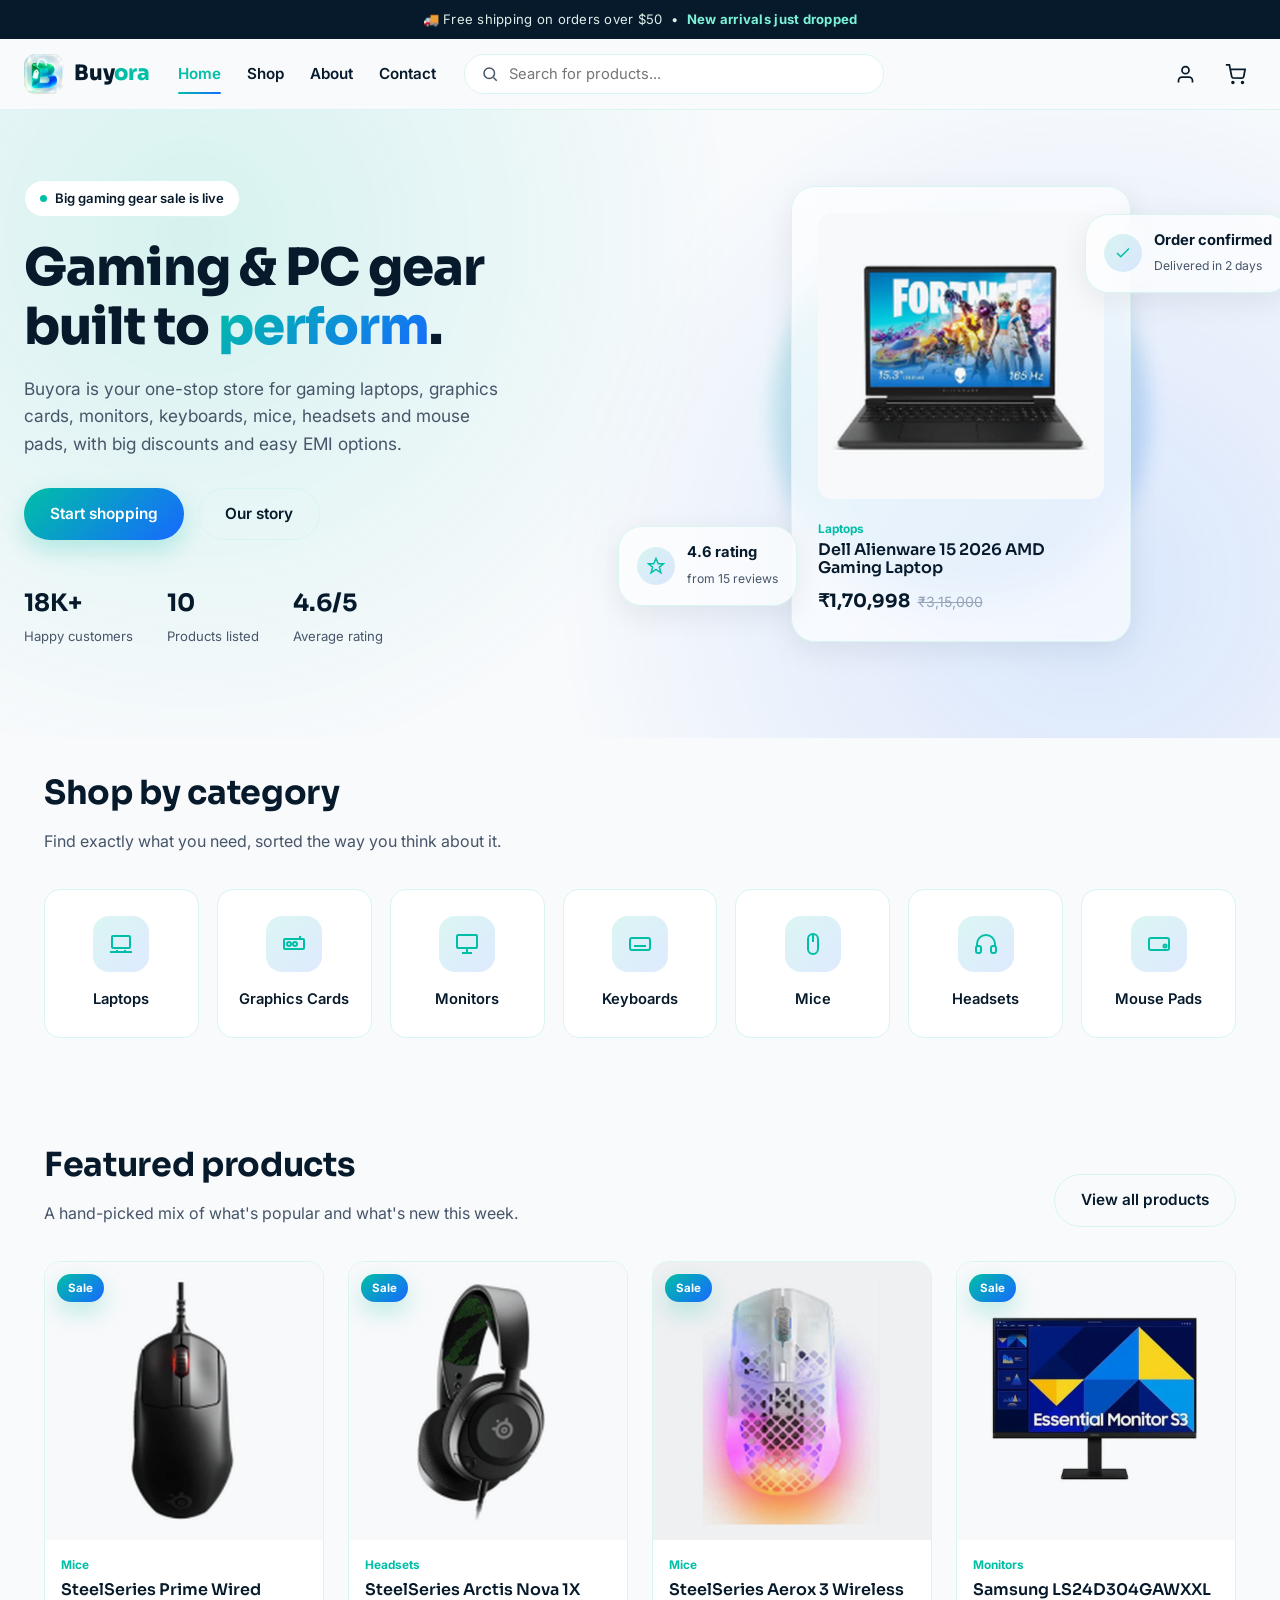
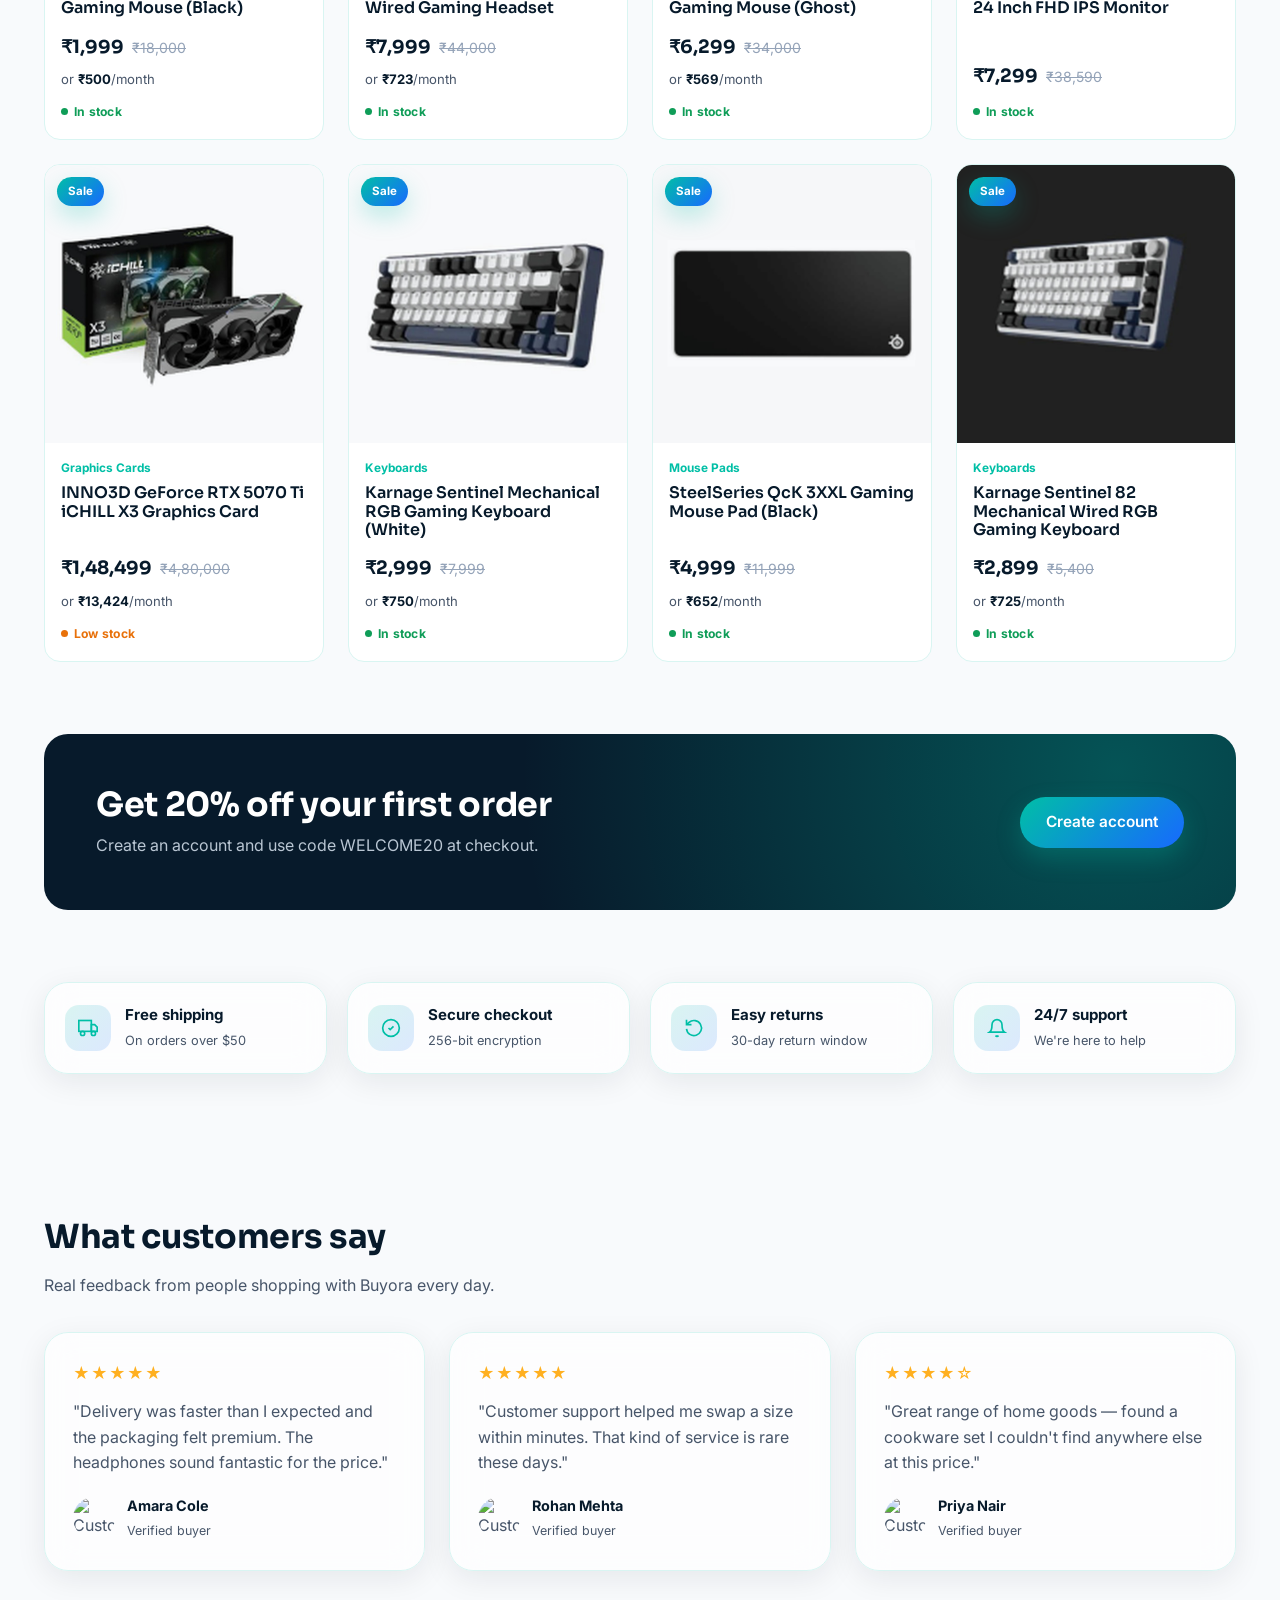
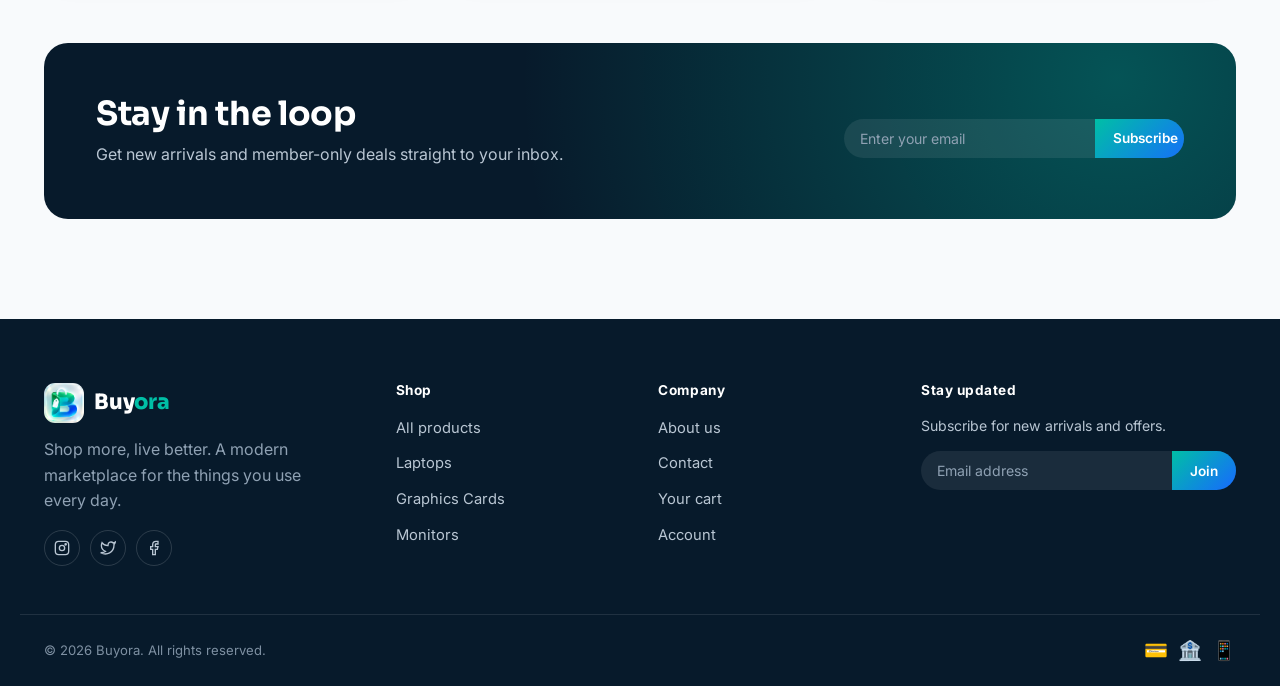
==== commit 41e1fd52: "Update homepage product and review counts" ====
--- a/frontend/index.html
+++ b/frontend/index.html
@@ -80,7 +80,7 @@
       </div>
       <div class="hero-stats">
         <div class="hero-stat"><b>18K+</b><span>Happy customers</span></div>
-        <div class="hero-stat"><b>500+</b><span>Products listed</span></div>
+        <div class="hero-stat"><b>10</b><span>Products listed</span></div>
         <div class="hero-stat"><b>4.6/5</b><span>Average rating</span></div>
       </div>
     </div>
@@ -99,7 +99,7 @@
       </div>
       <div class="hero-float-card glass-card hero-float-2">
         <span class="icon-circle"><svg width="18" height="18" viewBox="0 0 24 24" fill="none" stroke="currentColor" stroke-width="2"><path d="M12 2l3 7h7l-5.5 4.5L18.5 21 12 16.5 5.5 21l2-7.5L2 9h7z"/></svg></span>
-        <div><b>4.6 rating</b><span>from 18,000+ orders</span></div>
+        <div><b>4.6 rating</b><span>from 15 reviews</span></div>
       </div>
     </div>
   </div>
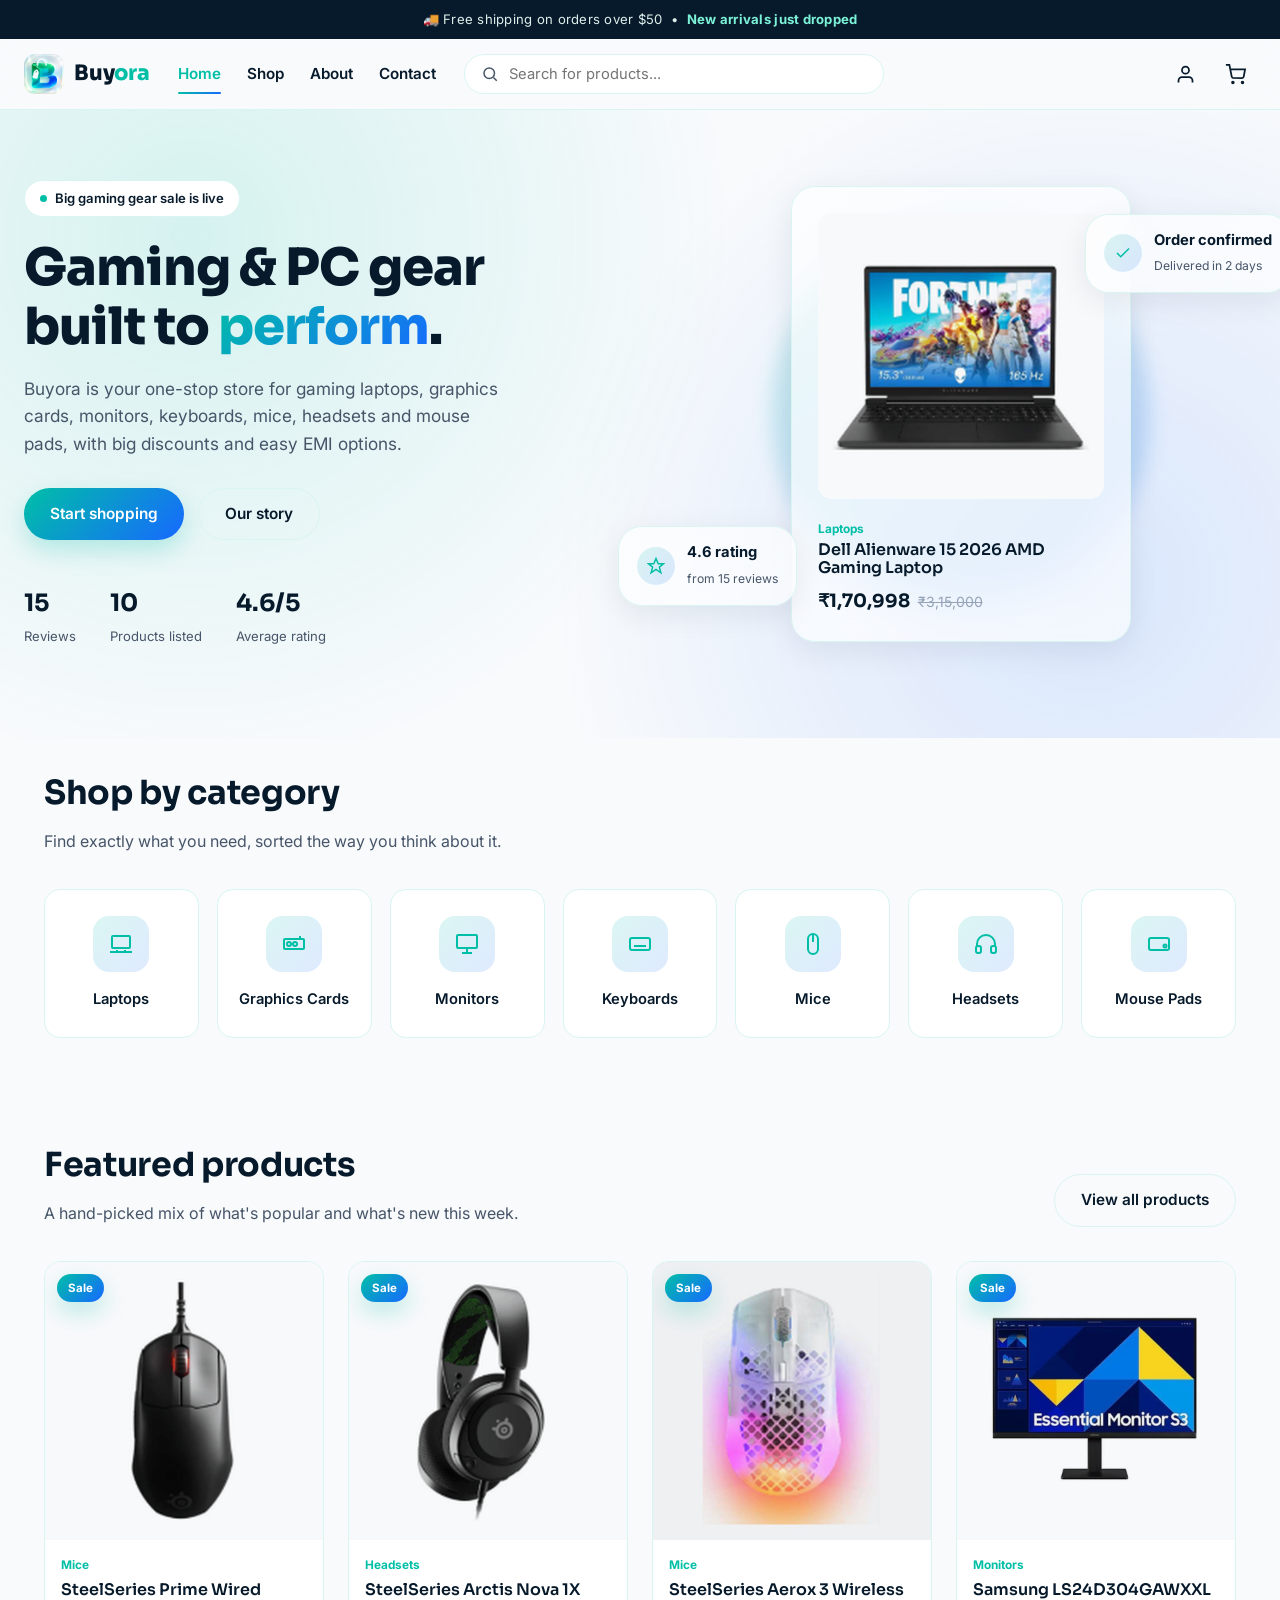
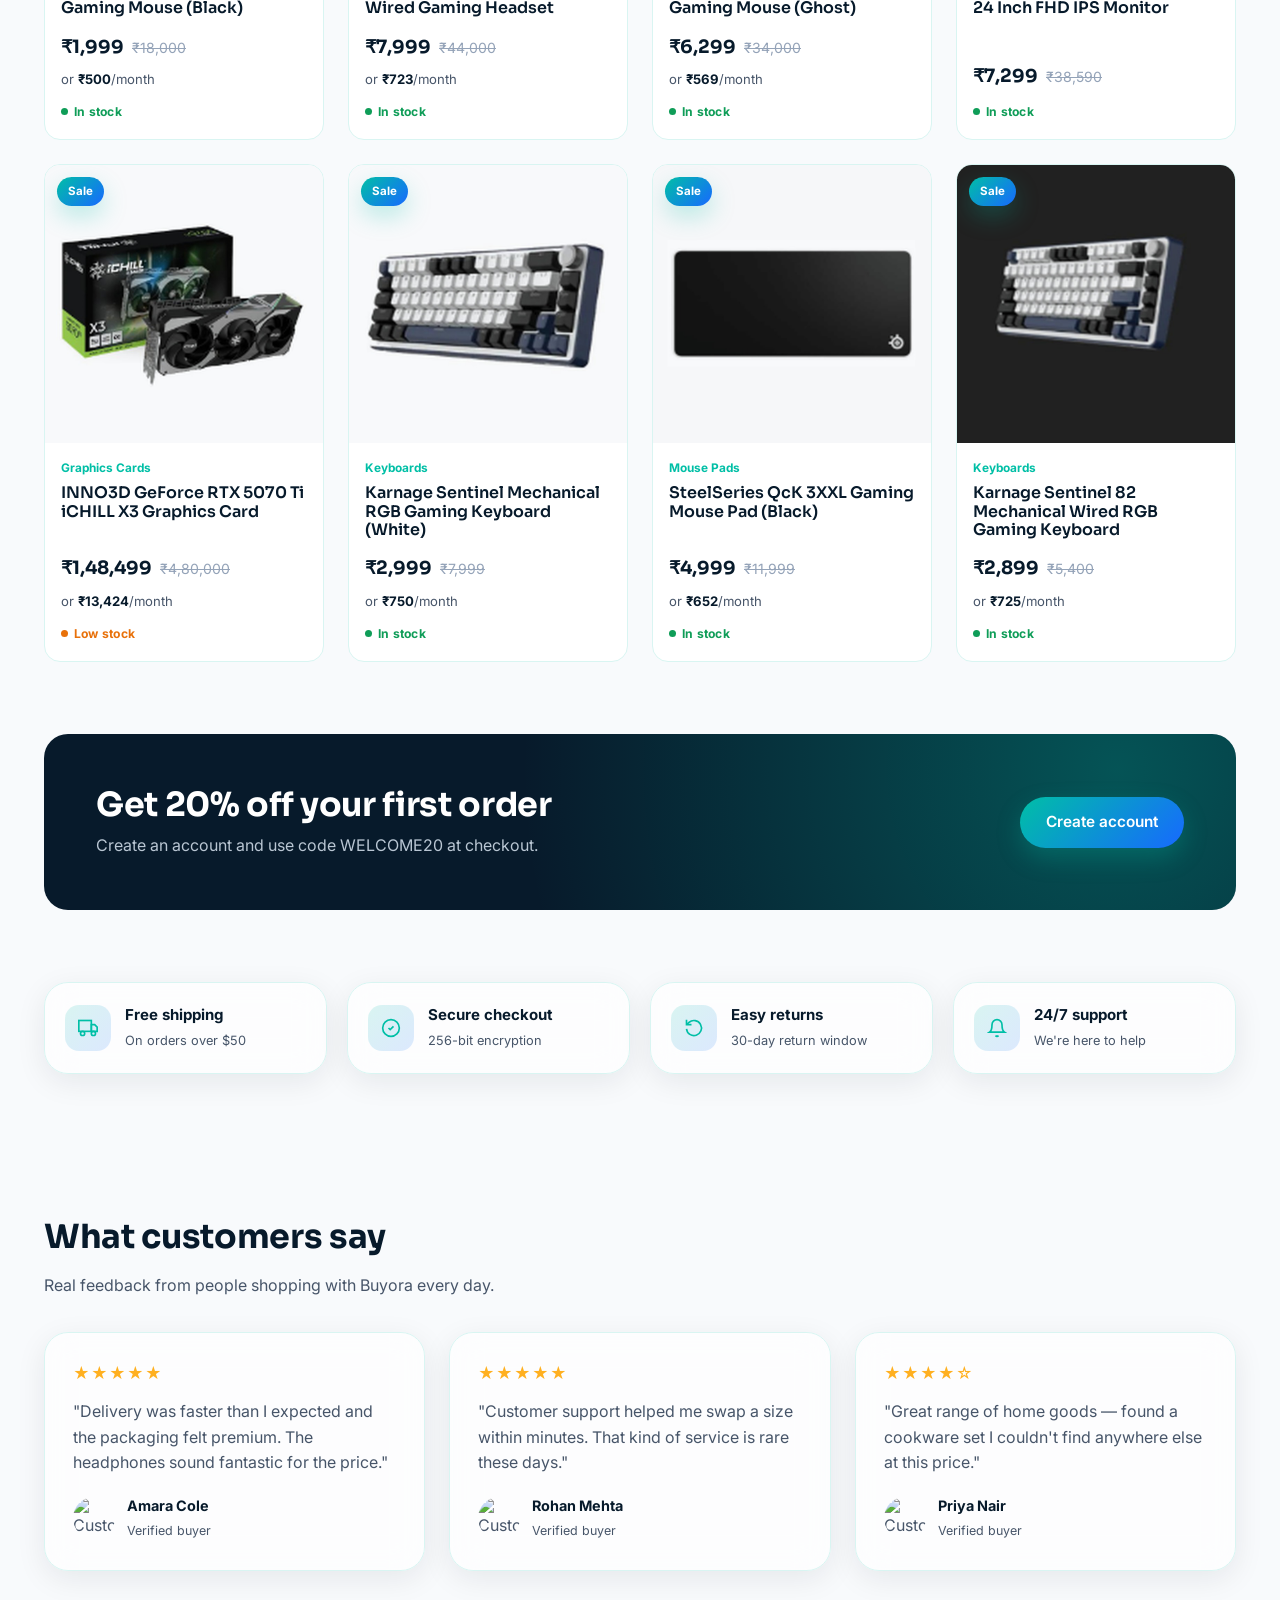
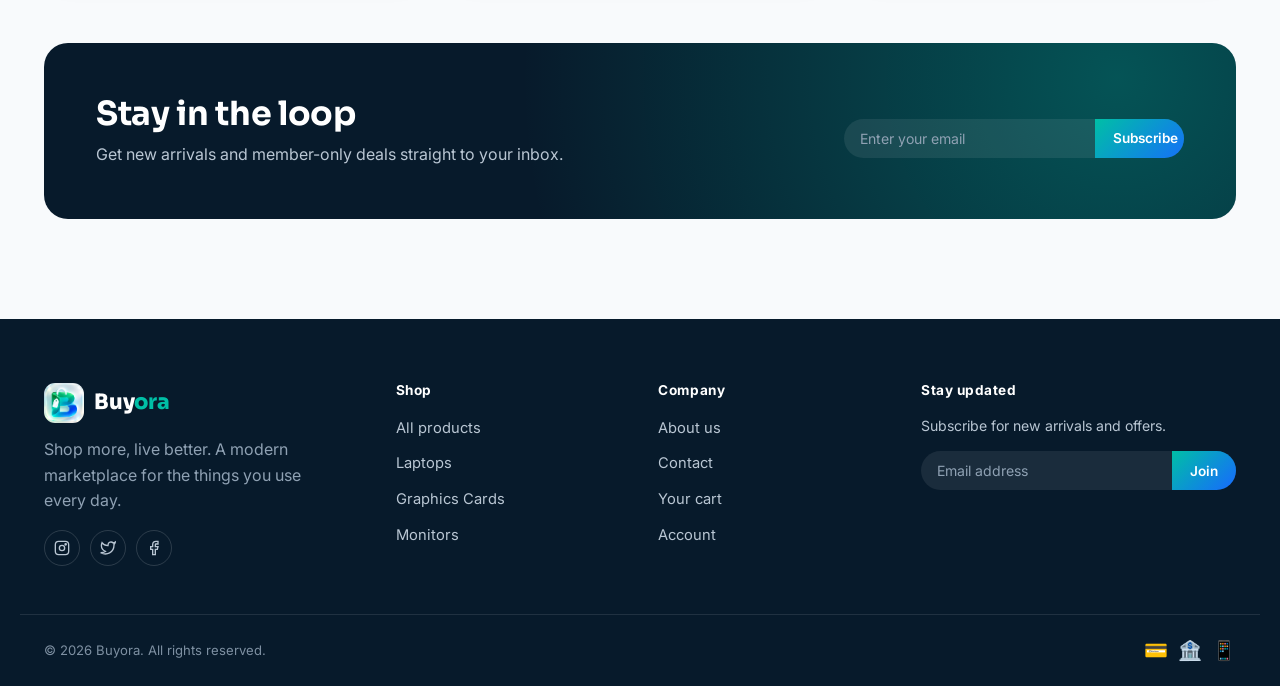
==== commit fcbe0efc: "Show 15 reviews in homepage stats" ====
--- a/frontend/index.html
+++ b/frontend/index.html
@@ -79,7 +79,7 @@
         <a href="about.html" class="btn btn-outline">Our story</a>
       </div>
       <div class="hero-stats">
-        <div class="hero-stat"><b>18K+</b><span>Happy customers</span></div>
+        <div class="hero-stat"><b>15</b><span>Reviews</span></div>
         <div class="hero-stat"><b>10</b><span>Products listed</span></div>
         <div class="hero-stat"><b>4.6/5</b><span>Average rating</span></div>
       </div>
